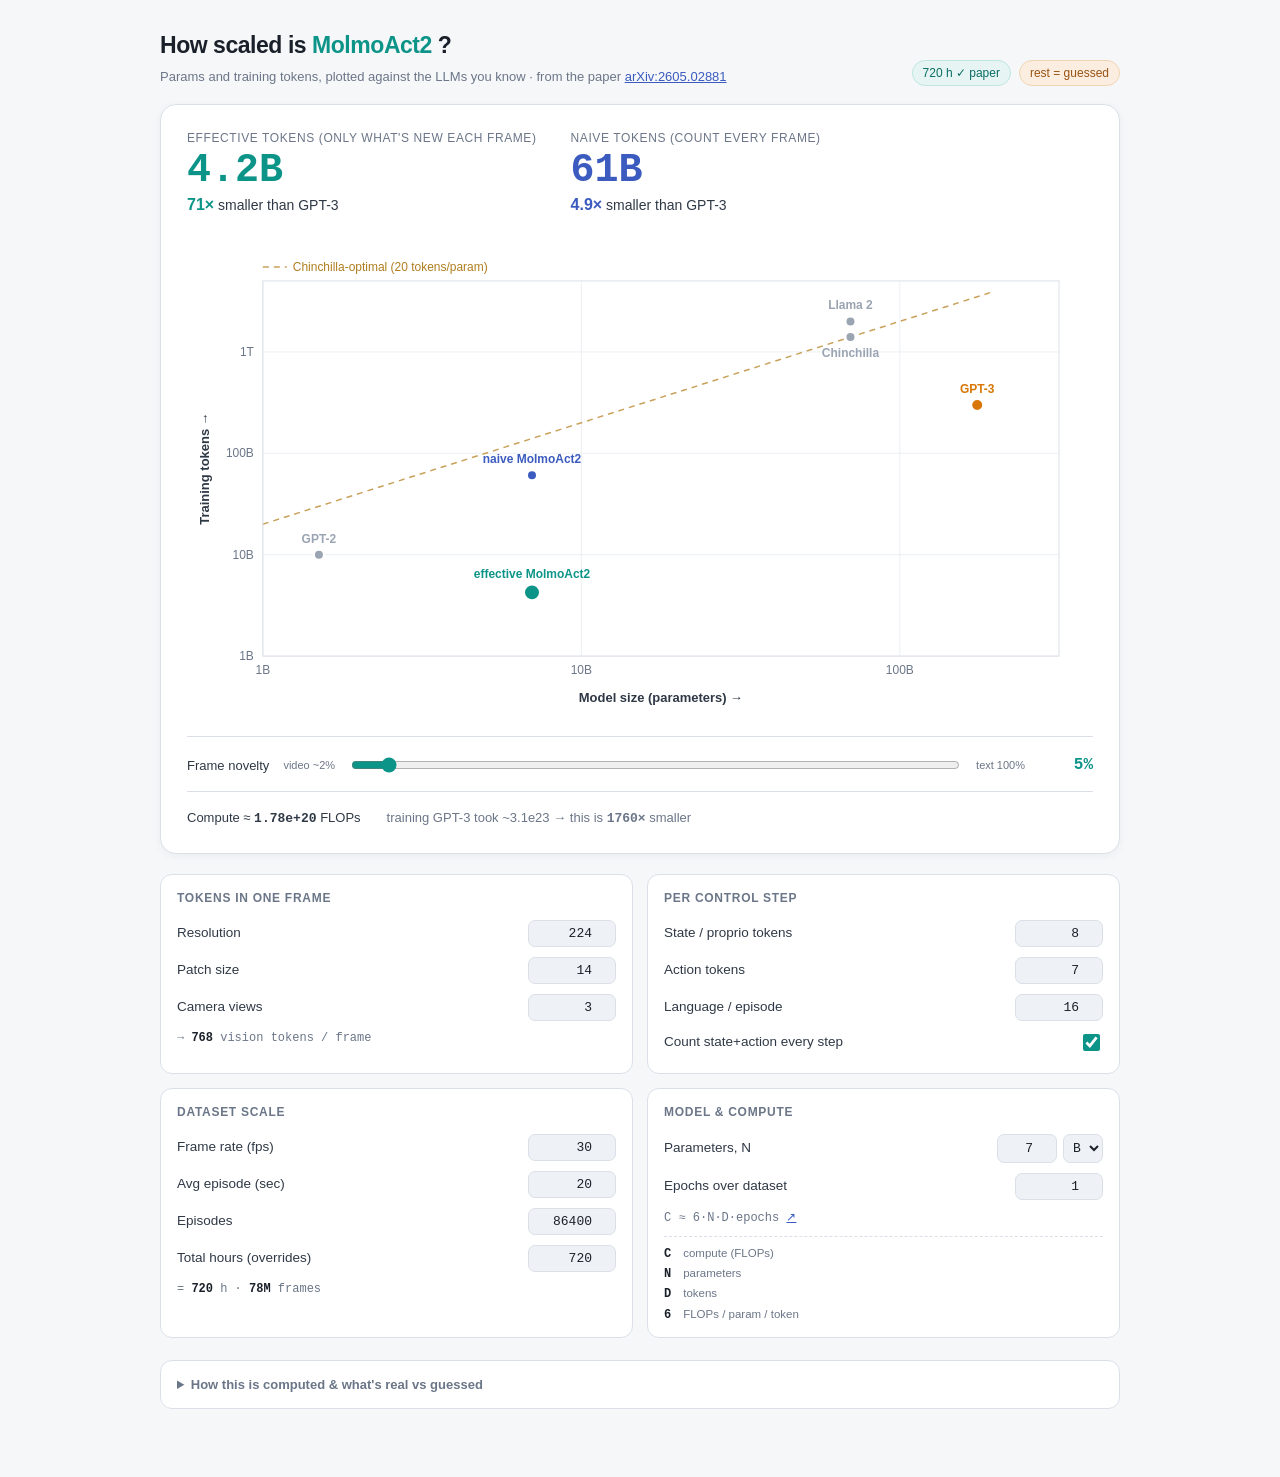
==== index.html @ 6eef22cd "Initial commit: Scale Estimator Single-file tool plotting robot-policy params vs. training tokens ag" ====
<!DOCTYPE html>
<html lang="en">
<head>
<meta charset="UTF-8" />
<meta name="viewport" content="width=device-width, initial-scale=1.0" />
<title>VLA Token Estimator — MolmoAct2</title>
<style>
  :root{
    --bg:#f6f7f9; --panel:#ffffff; --panel2:#eef1f5; --line:#dbe0e8;
    --ink:#1a2029; --dim:#6b7688; --text:#2f3946;
    --accent:#0d9488; --naive:#3b5bbf; --gpt:#d97706; --warn:#c2691a; --ok:#0d9488;
    --mono:ui-monospace,SFMono-Regular,Menlo,monospace;
  }
  *{box-sizing:border-box}
  body{margin:0;background:var(--bg);color:var(--ink);
    font:15px/1.5 -apple-system,BlinkMacSystemFont,"Segoe UI",Roboto,sans-serif;}
  .wrap{max-width:1000px;margin:0 auto;padding:28px 20px 70px;}
  h1{font-size:23px;margin:0 0 4px;letter-spacing:-.02em;}
  h1 span{color:var(--accent);}
  .top{display:flex;justify-content:space-between;align-items:flex-end;flex-wrap:wrap;gap:8px;margin-bottom:18px;}
  .chips{display:flex;gap:8px;}
  .chip{font-size:12px;padding:3px 10px;border-radius:20px;border:1px solid var(--line);}
  .chip.ok{background:#e6f5f3;color:#0a6d63;border-color:#bfe6e0;}
  .chip.guess{background:#fbeee0;color:#9a5313;border-color:#f0d5b4;}

  /* HERO */
  .hero{background:var(--panel);border:1px solid var(--line);border-radius:16px;
    padding:24px 26px;box-shadow:0 2px 8px rgba(20,30,50,.05);}
  .bignums{display:flex;gap:34px;flex-wrap:wrap;margin-bottom:6px;}
  .big .tag{font-size:12px;color:var(--dim);text-transform:uppercase;letter-spacing:.05em;}
  .big .n{font:700 40px/1 var(--mono);margin:4px 0 2px;}
  .big.eff .n{color:var(--accent);}
  .big.naive .n{color:var(--naive);}
  .big .vs{font-size:14px;color:var(--text);}
  .big .vs b{font-size:16px;}
  .big.eff .vs b{color:var(--accent);}
  .big.naive .vs b{color:var(--naive);}

  /* number line */
  .axiswrap{margin:34px 4px 10px;}
  .axis{position:relative;height:120px;}
  .axisline{position:absolute;left:0;right:0;top:60px;height:3px;background:#c7cfda;border-radius:2px;}
  .tick{position:absolute;top:57px;width:2px;height:9px;background:#aab3c2;transform:translateX(-1px);}
  .ticklab{position:absolute;top:74px;transform:translateX(-50%);text-align:center;font-size:11px;color:var(--dim);white-space:nowrap;}
  .ticklab b{display:block;color:var(--text);font:600 12px var(--mono);}
  .pin{position:absolute;top:60px;width:3px;height:3px;}
  .pin .stem{position:absolute;left:0;bottom:0;width:3px;height:48px;transform:translateX(-1px);border-radius:2px;}
  .pin .dot{position:absolute;left:0;bottom:44px;width:13px;height:13px;border-radius:50%;transform:translate(-6px,0);border:2px solid #fff;box-shadow:0 1px 3px rgba(0,0,0,.2);}
  .pin .lab{position:absolute;bottom:60px;transform:translateX(-50%);white-space:nowrap;font:600 12px var(--mono);}
  .pin.eff .stem,.pin.eff .dot{background:var(--accent);}
  .pin.eff .lab{color:var(--accent);}
  .pin.naive .stem,.pin.naive .dot{background:var(--naive);}
  .pin.naive .lab{color:var(--naive);}

  /* novelty slider in hero */
  .nov{display:flex;align-items:center;gap:14px;margin-top:20px;padding-top:18px;border-top:1px solid var(--line);}
  .nov label{font-size:13px;color:var(--text);white-space:nowrap;}
  .nov input[type=range]{flex:1;accent-color:var(--accent);}
  .nov .v{font:700 16px var(--mono);color:var(--accent);min-width:54px;text-align:right;}
  .nov .ends{font-size:11px;color:var(--dim);}

  /* compute strip */
  .compute{display:flex;gap:26px;flex-wrap:wrap;margin-top:16px;padding-top:16px;border-top:1px solid var(--line);font-size:13px;color:var(--text);}
  .compute b{font-family:var(--mono);}

  /* CONTROLS */
  .controls{display:grid;grid-template-columns:1fr 1fr;gap:14px;margin-top:20px;}
  @media(max-width:760px){.controls{grid-template-columns:1fr}.bignums{gap:20px}}
  .card{background:var(--panel);border:1px solid var(--line);border-radius:12px;padding:14px 16px;}
  .card h2{font-size:12px;text-transform:uppercase;letter-spacing:.06em;color:var(--dim);margin:0 0 8px;font-weight:600;}
  .r{display:flex;justify-content:space-between;align-items:center;gap:10px;padding:5px 0;}
  .r label{color:var(--text);font-size:13.5px;}
  input[type=number]{width:88px;background:var(--panel2);border:1px solid var(--line);
    color:var(--ink);border-radius:7px;padding:5px 8px;font:13px var(--mono);text-align:right;}
  select{background:var(--panel2);border:1px solid var(--line);color:var(--ink);border-radius:7px;padding:5px;font:13px var(--mono);}
  input[type=checkbox]{width:17px;height:17px;accent-color:var(--accent);}
  .derived{color:var(--dim);font:12px var(--mono);}
  .derived b{color:var(--ink);}
  .legend{display:flex;flex-direction:column;gap:3px;margin-top:6px;padding-top:8px;border-top:1px dashed var(--line);}
  .legend span{font-size:11.5px;color:var(--dim);}
  .legend b{display:inline-block;min-width:12px;color:var(--ink);font:600 12px var(--mono);margin-right:4px;}

  details{margin-top:22px;background:var(--panel);border:1px solid var(--line);border-radius:12px;padding:4px 16px;}
  summary{cursor:pointer;font-size:13px;color:var(--dim);padding:10px 0;font-weight:600;}
  details p{color:var(--text);font-size:13px;}
  .tip{position:absolute;pointer-events:none;background:#1a2029;color:#fff;
    font:12px var(--mono);padding:5px 9px;border-radius:6px;opacity:0;
    transform:translate(-50%,-150%);white-space:nowrap;transition:opacity .08s;z-index:5;}
  code{background:var(--panel2);border:1px solid var(--line);border-radius:4px;padding:1px 5px;font-size:12px;}
</style>
</head>
<body>
<div class="wrap">
  <div class="top">
    <div>
      <h1>How scaled is <span>MolmoAct2</span>&nbsp;?</h1>
      <div style="color:var(--dim);font-size:13px">Params and training tokens, plotted against the LLMs you know · from the paper <a href="https://arxiv.org/abs/2605.02881" target="_blank" rel="noopener" style="color:var(--naive)">arXiv:2605.02881</a></div>
    </div>
    <div class="chips">
      <span class="chip ok">720&nbsp;h ✓ paper</span>
      <span class="chip guess">rest = guessed</span>
    </div>
  </div>

  <!-- HERO -->
  <div class="hero">
    <div class="bignums">
      <div class="big eff">
        <div class="tag">Effective tokens (only what's new each frame)</div>
        <div class="n" id="effN">—</div>
        <div class="vs" id="effVs">—</div>
      </div>
      <div class="big naive">
        <div class="tag">Naive tokens (count every frame)</div>
        <div class="n" id="naiveN">—</div>
        <div class="vs" id="naiveVs">—</div>
      </div>
    </div>

    <div class="axiswrap" style="position:relative">
      <svg id="scatter" viewBox="0 0 900 460" style="width:100%;height:auto"></svg>
      <div class="tip" id="tip"></div>
    </div>

    <div class="nov">
      <label>Frame novelty</label>
      <span class="ends">video ~2%</span>
      <input type="range" id="novelty" value="5" min="0" max="100" step="1">
      <span class="ends">text 100%</span>
      <span class="v" id="noveltyVal">5%</span>
    </div>

    <div class="compute">
      <span>Compute ≈ <b id="flopsEff">—</b> FLOPs</span>
      <span id="flopsVs" style="color:var(--dim)">—</span>
    </div>
  </div>

  <!-- CONTROLS -->
  <div class="controls">
    <div class="card">
      <h2>Tokens in one frame</h2>
      <div class="r"><label title="square image, pixels">Resolution</label><input type="number" id="res" value="224" min="32" step="16"></div>
      <div class="r"><label title="ViT splits into (res/patch)² patches">Patch size</label><input type="number" id="patch" value="14" min="2"></div>
      <div class="r"><label>Camera views</label><input type="number" id="views" value="3" min="1"></div>
      <div class="r"><span class="derived">→ <b id="visPerFrame">—</b> vision tokens / frame</span></div>
    </div>
    <div class="card">
      <h2>Per control step</h2>
      <div class="r"><label title="joint angles, gripper">State / proprio tokens</label><input type="number" id="state" value="8" min="0"></div>
      <div class="r"><label title="what the policy predicts">Action tokens</label><input type="number" id="action" value="7" min="0"></div>
      <div class="r"><label title="instruction, once per episode">Language / episode</label><input type="number" id="lang" value="16" min="0"></div>
      <div class="r"><label title="off = actions get the novelty discount too">Count state+action every step</label><input type="checkbox" id="actNovel" checked></div>
    </div>
    <div class="card">
      <h2>Dataset scale</h2>
      <div class="r"><label>Frame rate (fps)</label><input type="number" id="fps" value="30" min="1"></div>
      <div class="r"><label>Avg episode (sec)</label><input type="number" id="eplen" value="20" min="1"></div>
      <div class="r"><label>Episodes</label><input type="number" id="episodes" value="86400" min="1" step="1000"></div>
      <div class="r"><label title="if >0, overrides episodes×length">Total hours (overrides)</label><input type="number" id="hours" value="720" min="0" step="10"></div>
      <div class="r"><span class="derived">= <b id="totHours">—</b> h · <b id="totFrames">—</b> frames</span></div>
    </div>
    <div class="card">
      <h2>Model & compute</h2>
      <div class="r"><label>Parameters, N</label>
        <span style="display:flex;gap:6px"><input type="number" id="params" value="7" min="0.001" step="0.5" style="width:60px">
        <select id="paramUnit"><option value="1e9" selected>B</option><option value="1e6">M</option></select></span></div>
      <div class="r"><label title="robot data is often repeated many times">Epochs over dataset</label><input type="number" id="epochs" value="1" min="0.1" step="0.5"></div>
      <div class="r"><span class="derived">C ≈ 6·N·D·epochs <a href="https://arxiv.org/abs/2203.15556" target="_blank" rel="noopener" title="Chinchilla (Hoffmann et al., 2022)" style="color:var(--naive)">↗</a></span></div>
      <div class="legend">
        <span><b>C</b> compute (FLOPs)</span>
        <span><b>N</b> parameters</span>
        <span><b>D</b> tokens</span>
        <span><b>6</b> FLOPs / param / token</span>
      </div>
    </div>
  </div>

  <details>
    <summary>How this is computed &amp; what's real vs guessed</summary>
    <p>In text every word counts. In 30&nbsp;fps video, frame two is almost a copy of frame one — so counting image patches like words gives a huge, meaningless number. The novelty slider is your guess at how much of each frame is actually new: text ~100%, a slow-moving arm ~2%.</p>
    <p>Math: a frame is <code>(res/patch)² × views</code> vision tokens. Effective count keeps the first frame whole and only the new fraction after. State and actions count every step; the instruction counts once. Compute (in FLOPs) is roughly <code>6 × parameters × tokens × epochs</code> — the <a href="https://arxiv.org/abs/2203.15556" target="_blank" rel="noopener" style="color:var(--naive)">Chinchilla</a> rule of thumb, where the 6 is the FLOPs spent per parameter per token. Compared to the ~3.1e23 FLOPs it took to train GPT-3.</p>
    <p>Only the 720 hours is real (the 3.3M samples are the VLM backbone's pretraining, not robot data). Everything else is a placeholder — swap in the paper's numbers.</p>
  </details>
</div>

<script>
const $=id=>document.getElementById(id);
// LLM landmarks on the token axis
const LM=[
  {name:"GPT-2",     t:10e9},
  {name:"GPT-3",     t:300e9},
  {name:"Chinchilla",t:1.4e12},
  {name:"Llama 2",   t:2e12},
];
const DMIN=9, DMAX=13.4; // log10 tokens: 1B .. ~2.5T
const posOf=t=>Math.max(0,Math.min(100,(Math.log10(Math.max(t,1e8))-DMIN)/(DMAX-DMIN)*100));

function fmt(n){
  if(n>=1e12) return (n/1e12).toFixed(n>=1e13?0:2)+"T";
  if(n>=1e9)  return (n/1e9 ).toFixed(n>=1e10?0:1)+"B";
  if(n>=1e6)  return (n/1e6 ).toFixed(n>=1e7?0:1)+"M";
  if(n>=1e3)  return (n/1e3 ).toFixed(1)+"K";
  return Math.round(n).toString();
}
function ratio(x,ref){
  if(x>=ref) return `<b>${(x/ref).toFixed(x/ref>=10?0:1)}×</b> GPT-3`;
  return `<b>${(ref/x).toFixed(ref/x>=10?0:1)}×</b> smaller than GPT-3`;
}

function calc(){
  const res=+$("res").value,patch=+$("patch").value,views=+$("views").value;
  const state=+$("state").value,action=+$("action").value,lang=+$("lang").value;
  const fps=+$("fps").value,nov=+$("novelty").value/100,actNovel=$("actNovel").checked;
  const eplen=+$("eplen").value,eps=+$("episodes").value,hoursOverride=+$("hours").value;

  const patches=Math.pow(Math.floor(res/patch),2);
  const visPerFrame=patches*views;
  $("visPerFrame").textContent=fmt(visPerFrame);
  $("noveltyVal").textContent=(nov*100).toFixed(0)+"%";

  const totalSeconds=hoursOverride>0?hoursOverride*3600:eplen*eps;
  const totFrames=Math.round(totalSeconds*fps);
  const numEp=hoursOverride>0?Math.max(1,Math.round(totalSeconds/eplen)):eps;
  $("totHours").textContent=(totalSeconds/3600).toLocaleString(undefined,{maximumFractionDigits:0});
  $("totFrames").textContent=fmt(totFrames);

  const naiveVis=visPerFrame*totFrames;
  const effVis=visPerFrame*(numEp+(totFrames-numEp)*nov);
  const sa=state+action;
  const naiveSA=sa*totFrames;
  const effSA=actNovel?naiveSA:sa*(numEp+(totFrames-numEp)*nov);
  const langTot=lang*numEp;

  const naive=naiveVis+naiveSA+langTot, eff=effVis+effSA+langTot;
  $("naiveN").textContent=fmt(naive);
  $("effN").textContent=fmt(eff);
  $("naiveVs").innerHTML=ratio(naive,300e9);
  $("effVs").innerHTML=ratio(eff,300e9);

  const N=+$("params").value*(+$("paramUnit").value),epochs=+$("epochs").value;
  const flopsEff=6*N*eff*epochs;
  $("flopsEff").textContent=flopsEff.toExponential(2);
  $("flopsVs").innerHTML="training GPT-3 took ~3.1e23 → this is "+ratio(flopsEff,3.14e23).replace("GPT-3","").replace("smaller than ","smaller");

  drawScatter(naive,eff,N);
}

const PLOT={W:900,H:460,pL:72,pR:30,pT:30,pB:54,XMIN:9,XMAX:11.5,YMIN:9,YMAX:12.7};
const xm=n=>PLOT.pL+(Math.log10(n)-PLOT.XMIN)/(PLOT.XMAX-PLOT.XMIN)*(PLOT.W-PLOT.pL-PLOT.pR);
const ym=d=>PLOT.H-PLOT.pB-(Math.log10(d)-PLOT.YMIN)/(PLOT.YMAX-PLOT.YMIN)*(PLOT.H-PLOT.pT-PLOT.pB);
const xInv=px=>Math.pow(10,PLOT.XMIN+(px-PLOT.pL)/(PLOT.W-PLOT.pL-PLOT.pR)*(PLOT.XMAX-PLOT.XMIN));
const yInv=py=>Math.pow(10,PLOT.YMIN+(PLOT.H-PLOT.pB-py)/(PLOT.H-PLOT.pT-PLOT.pB)*(PLOT.YMAX-PLOT.YMIN));

function drawScatter(naive,eff,N){
  const {W,H,pL,pR,pT,pB}=PLOT;
  let s="";
  const xticks=[[1e9,"1B"],[1e10,"10B"],[1e11,"100B"]];
  const yticks=[[1e9,"1B"],[1e10,"10B"],[1e11,"100B"],[1e12,"1T"]];
  xticks.forEach(([v,l])=>{const x=xm(v);
    s+=`<line x1=${x} y1=${pT} x2=${x} y2=${H-pB} stroke="#eceff3"/><text x=${x} y=${H-pB+18} fill="#6b7688" font-size="12" text-anchor="middle">${l}</text>`;});
  yticks.forEach(([v,l])=>{const y=ym(v);
    s+=`<line x1=${pL} y1=${y} x2=${W-pR} y2=${y} stroke="#eceff3"/><text x=${pL-9} y=${y+4} fill="#6b7688" font-size="12" text-anchor="end">${l}</text>`;});
  s+=`<text x=${(pL+W-pR)/2} y=${H-8} fill="#2f3946" font-size="13" text-anchor="middle" font-weight="600">Model size (parameters) →</text>`;
  const my=(pT+H-pB)/2;
  s+=`<text x="18" y=${my} fill="#2f3946" font-size="13" text-anchor="middle" font-weight="600" transform="rotate(-90 18 ${my})">Training tokens →</text>`;
  // Chinchilla-optimal line: D = 20N
  s+=`<line x1=${xm(1e9)} y1=${ym(20e9)} x2=${xm(1.99e11)} y2=${ym(3.98e12)} stroke="#c9a15a" stroke-width="1.5" stroke-dasharray="6,5"/>`;
  // legend for the dashed line, in the top margin (off the plot)
  s+=`<line x1=${pL} y1="16" x2=${pL+24} y2="16" stroke="#c9a15a" stroke-width="1.5" stroke-dasharray="6,5"/>`;
  s+=`<text x=${pL+30} y="20" fill="#b07d1e" font-size="12" text-anchor="start">Chinchilla-optimal (20 tokens/param)</text>`;
  const pt=(n,d,c,r,label,dy,anch)=>{const x=xm(n),y=ym(d);
    return `<circle cx=${x} cy=${y} r=${r} fill="${c}" stroke="#fff" stroke-width="2"/><text x=${x} y=${y+dy} fill="${c}" font-size="12" font-weight="600" text-anchor="${anch||"middle"}">${label}</text>`;};
  // reference LLMs
  s+=pt(1.5e9,10e9,"#9aa4b2",5,"GPT-2",-12);
  s+=pt(175e9,300e9,"#d97706",6,"GPT-3",-12);
  s+=pt(70e9,1.4e12,"#9aa4b2",5,"Chinchilla",20);
  s+=pt(70e9,2e12,"#9aa4b2",5,"Llama 2",-12);
  // MolmoAct2
  s+=pt(N,naive,"#3b5bbf",5,"naive MolmoAct2",-12);
  s+=pt(N,eff,"#0d9488",8,"effective MolmoAct2",-14);
  s+=`<rect x=${pL} y=${pT} width=${W-pL-pR} height=${H-pT-pB} fill="none" stroke="#dbe0e8"/>`;
  s+=`<line id="hx" stroke="#b8bfca" stroke-width="1" stroke-dasharray="3,3" opacity="0"/>`;
  s+=`<line id="hy" stroke="#b8bfca" stroke-width="1" stroke-dasharray="3,3" opacity="0"/>`;
  $("scatter").innerHTML=s;
}

// crosshair anywhere in the plot → read off params & tokens
(function(){
  const {W,H,pL,pR,pT,pB}=PLOT;
  const svg=$("scatter"),tip=$("tip");
  function hide(){tip.style.opacity="0";["hx","hy"].forEach(i=>{const e=$(i);if(e)e.setAttribute("opacity","0");});}
  svg.addEventListener("mousemove",e=>{
    const rect=svg.getBoundingClientRect();
    const sx=(e.clientX-rect.left)/rect.width*W;
    const sy=(e.clientY-rect.top)/rect.height*H;
    if(sx<pL||sx>W-pR||sy<pT||sy>H-pB){hide();return;}
    const N=xInv(sx), D=yInv(sy), opt=20*N;
    const hx=$("hx"),hy=$("hy");
    if(hx){hx.setAttribute("x1",pL);hx.setAttribute("x2",W-pR);hx.setAttribute("y1",sy);hx.setAttribute("y2",sy);hx.setAttribute("opacity","1");}
    if(hy){hy.setAttribute("y1",pT);hy.setAttribute("y2",H-pB);hy.setAttribute("x1",sx);hy.setAttribute("x2",sx);hy.setAttribute("opacity","1");}
    const r = D/opt;
    const starved = Math.abs(r-1)<0.05 ? "Chinchilla-balanced for this size"
      : r<1 ? `${(1/r).toFixed(1/r>=10?0:1)}× too few tokens for this size`
      : `${r.toFixed(r>=10?0:1)}× more tokens than needed`;
    tip.style.opacity="1";
    tip.style.left=(sx/W*rect.width)+"px";
    tip.style.top=(sy/H*rect.height)+"px";
    tip.innerHTML=`${fmt(N)} params &middot; ${fmt(D)} tokens<br><span style="color:#e0a34d">${starved}</span>`;
  });
  svg.addEventListener("mouseleave",hide);
})();

document.querySelectorAll("input,select").forEach(el=>el.addEventListener("input",calc));
calc();
</script>
</body>
</html>
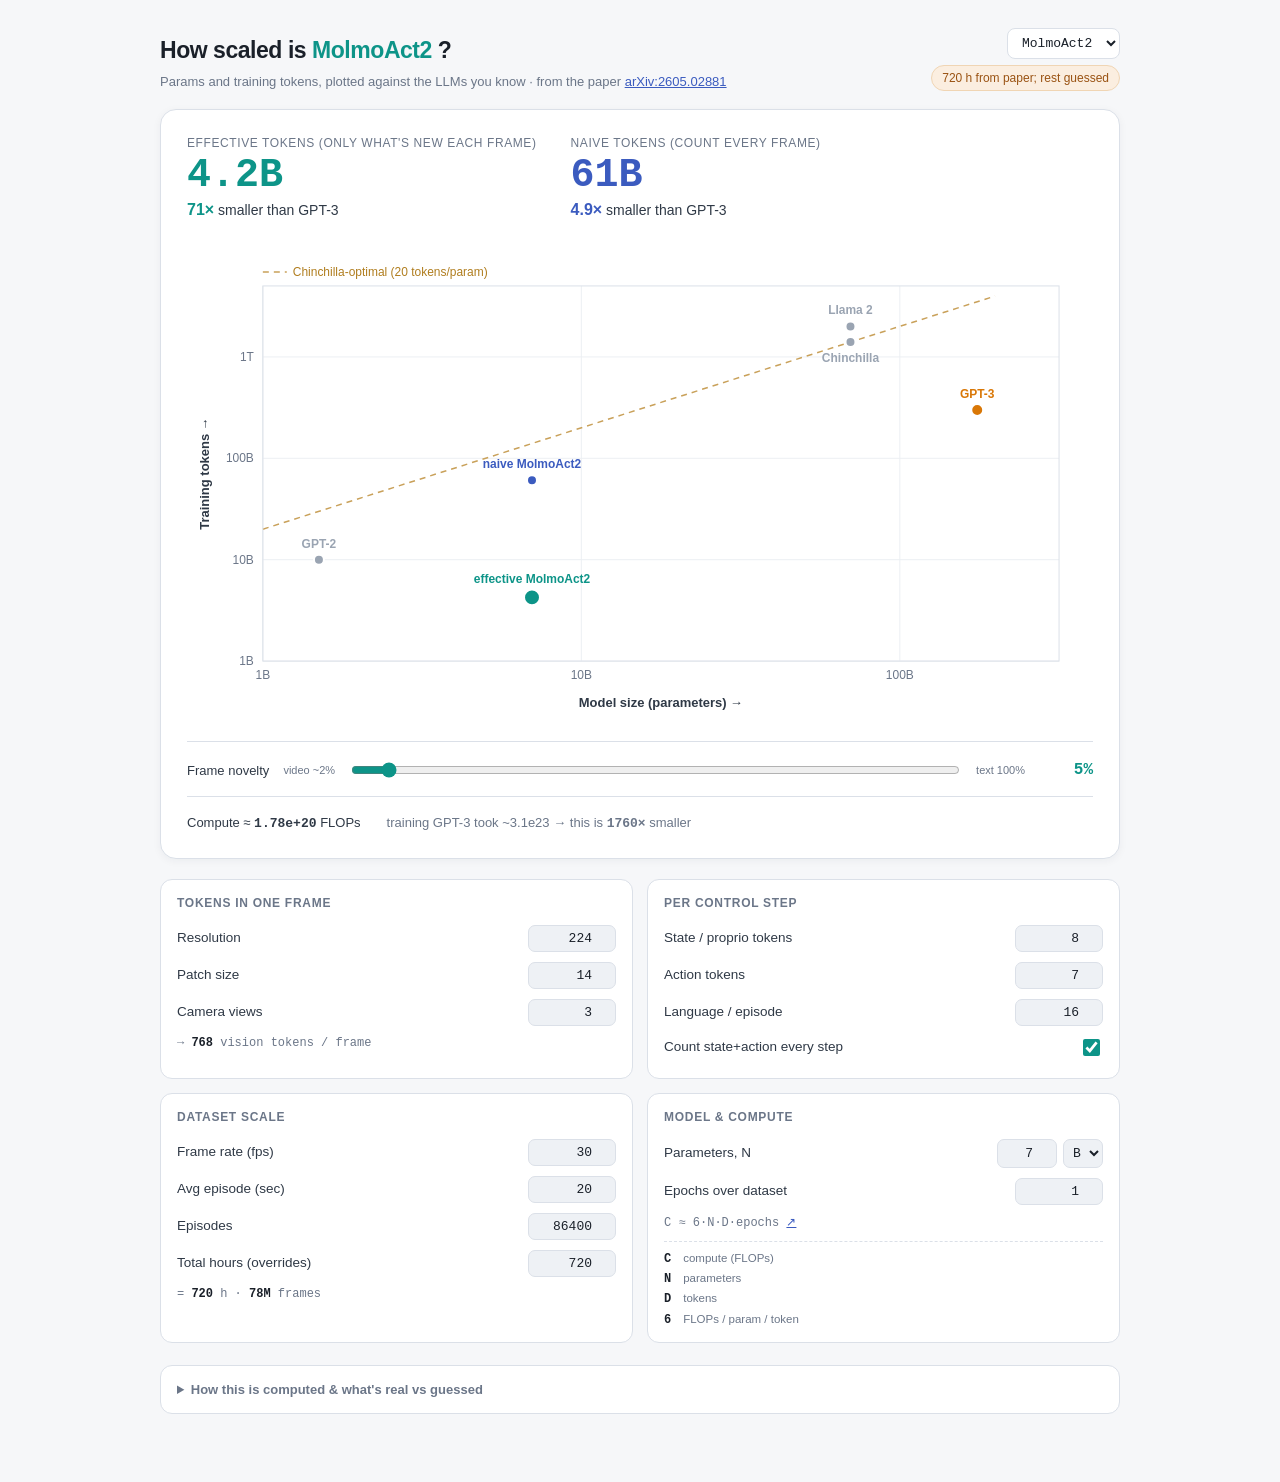
==== commit 5b447d69: "Move model values into data.js with a model dropdown" ====
--- a/index.html
+++ b/index.html
@@ -93,12 +93,12 @@
 <div class="wrap">
   <div class="top">
     <div>
-      <h1>How scaled is <span>MolmoAct2</span>&nbsp;?</h1>
-      <div style="color:var(--dim);font-size:13px">Params and training tokens, plotted against the LLMs you know · from the paper <a href="https://arxiv.org/abs/2605.02881" target="_blank" rel="noopener" style="color:var(--naive)">arXiv:2605.02881</a></div>
-    </div>
-    <div class="chips">
-      <span class="chip ok">720&nbsp;h ✓ paper</span>
-      <span class="chip guess">rest = guessed</span>
+      <h1>How scaled is <span id="modelName">…</span>&nbsp;?</h1>
+      <div style="color:var(--dim);font-size:13px">Params and training tokens, plotted against the LLMs you know · from the paper <a id="paperLink" href="#" target="_blank" rel="noopener" style="color:var(--naive)">…</a></div>
+    </div>
+    <div style="display:flex;flex-direction:column;align-items:flex-end;gap:6px">
+      <select id="modelSel" style="background:var(--panel);border:1px solid var(--line);color:var(--ink);border-radius:8px;padding:6px 10px;font:13px inherit;cursor:pointer"></select>
+      <span class="chip guess" id="chipNote"></span>
     </div>
   </div>
 
@@ -184,17 +184,10 @@
   </details>
 </div>
 
+<script src="data.js"></script>
 <script>
 const $=id=>document.getElementById(id);
-// LLM landmarks on the token axis
-const LM=[
-  {name:"GPT-2",     t:10e9},
-  {name:"GPT-3",     t:300e9},
-  {name:"Chinchilla",t:1.4e12},
-  {name:"Llama 2",   t:2e12},
-];
-const DMIN=9, DMAX=13.4; // log10 tokens: 1B .. ~2.5T
-const posOf=t=>Math.max(0,Math.min(100,(Math.log10(Math.max(t,1e8))-DMIN)/(DMAX-DMIN)*100));
+let currentModel="";
 
 function fmt(n){
   if(n>=1e12) return (n/1e12).toFixed(n>=1e13?0:2)+"T";
@@ -277,8 +270,8 @@
   s+=pt(70e9,1.4e12,"#9aa4b2",5,"Chinchilla",20);
   s+=pt(70e9,2e12,"#9aa4b2",5,"Llama 2",-12);
   // MolmoAct2
-  s+=pt(N,naive,"#3b5bbf",5,"naive MolmoAct2",-12);
-  s+=pt(N,eff,"#0d9488",8,"effective MolmoAct2",-14);
+  s+=pt(N,naive,"#3b5bbf",5,"naive "+currentModel,-12);
+  s+=pt(N,eff,"#0d9488",8,"effective "+currentModel,-14);
   s+=`<rect x=${pL} y=${pT} width=${W-pL-pR} height=${H-pT-pB} fill="none" stroke="#dbe0e8"/>`;
   s+=`<line id="hx" stroke="#b8bfca" stroke-width="1" stroke-dasharray="3,3" opacity="0"/>`;
   s+=`<line id="hy" stroke="#b8bfca" stroke-width="1" stroke-dasharray="3,3" opacity="0"/>`;
@@ -311,8 +304,34 @@
   svg.addEventListener("mouseleave",hide);
 })();
 
-document.querySelectorAll("input,select").forEach(el=>el.addEventListener("input",calc));
-calc();
+function loadModel(name){
+  const m=MODELS[name]; if(!m) return;
+  $("params").value=m.params; $("paramUnit").value=m.paramUnit;
+  $("res").value=m.res; $("patch").value=m.patch; $("views").value=m.views;
+  $("state").value=m.state; $("action").value=m.action; $("lang").value=m.lang;
+  $("fps").value=m.fps; $("novelty").value=m.novelty; $("eplen").value=m.eplen;
+  $("episodes").value=m.episodes; $("hours").value=m.hours; $("epochs").value=m.epochs;
+  $("actNovel").checked=m.countEveryStep!==false;
+  currentModel=name;
+  $("modelName").textContent=name;
+  $("paperLink").textContent=m.paper.replace("https://arxiv.org/abs/","arXiv:");
+  $("paperLink").href=m.paper;
+  $("chipNote").textContent=m.note||"";
+  $("chipNote").style.display=m.note?"":"none";
+  calc();
+}
+
+// recompute on any control change; the model dropdown loads a whole config
+document.querySelectorAll("input,#paramUnit").forEach(el=>el.addEventListener("input",calc));
+$("modelSel").addEventListener("change",e=>loadModel(e.target.value));
+
+if(typeof MODELS!=="undefined"){
+  const keys=Object.keys(MODELS);
+  keys.forEach(k=>{const o=document.createElement("option");o.value=k;o.textContent=k;$("modelSel").appendChild(o);});
+  loadModel(keys[0]);
+}else{
+  calc(); // fall back to the HTML default values if data.js is missing
+}
 </script>
 </body>
 </html>
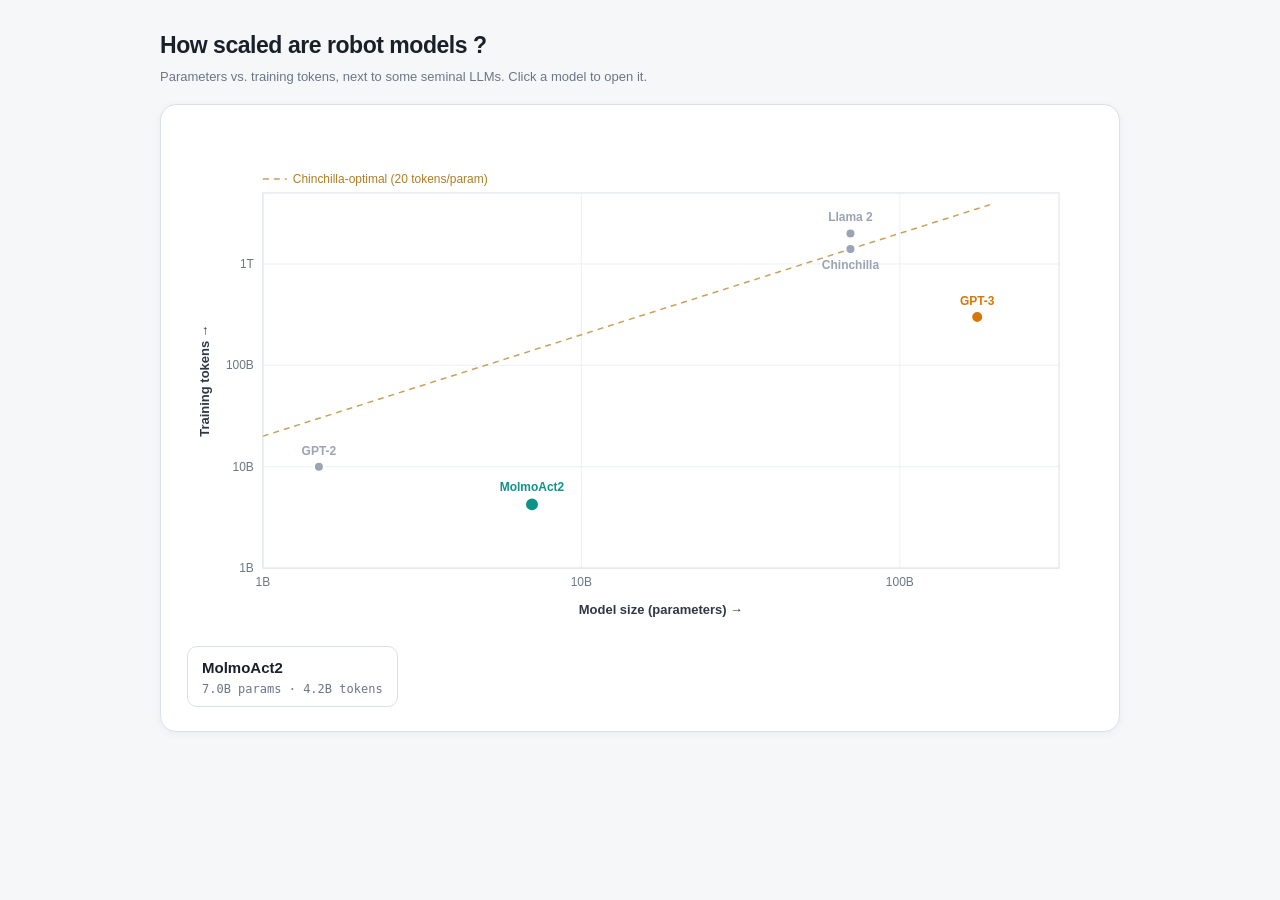
==== commit 2472345b: "Split into overview + detail pages with shared code and session edits" ====
--- a/index.html
+++ b/index.html
@@ -3,335 +3,50 @@
 <head>
 <meta charset="UTF-8" />
 <meta name="viewport" content="width=device-width, initial-scale=1.0" />
-<title>VLA Token Estimator — MolmoAct2</title>
-<style>
-  :root{
-    --bg:#f6f7f9; --panel:#ffffff; --panel2:#eef1f5; --line:#dbe0e8;
-    --ink:#1a2029; --dim:#6b7688; --text:#2f3946;
-    --accent:#0d9488; --naive:#3b5bbf; --gpt:#d97706; --warn:#c2691a; --ok:#0d9488;
-    --mono:ui-monospace,SFMono-Regular,Menlo,monospace;
-  }
-  *{box-sizing:border-box}
-  body{margin:0;background:var(--bg);color:var(--ink);
-    font:15px/1.5 -apple-system,BlinkMacSystemFont,"Segoe UI",Roboto,sans-serif;}
-  .wrap{max-width:1000px;margin:0 auto;padding:28px 20px 70px;}
-  h1{font-size:23px;margin:0 0 4px;letter-spacing:-.02em;}
-  h1 span{color:var(--accent);}
-  .top{display:flex;justify-content:space-between;align-items:flex-end;flex-wrap:wrap;gap:8px;margin-bottom:18px;}
-  .chips{display:flex;gap:8px;}
-  .chip{font-size:12px;padding:3px 10px;border-radius:20px;border:1px solid var(--line);}
-  .chip.ok{background:#e6f5f3;color:#0a6d63;border-color:#bfe6e0;}
-  .chip.guess{background:#fbeee0;color:#9a5313;border-color:#f0d5b4;}
-
-  /* HERO */
-  .hero{background:var(--panel);border:1px solid var(--line);border-radius:16px;
-    padding:24px 26px;box-shadow:0 2px 8px rgba(20,30,50,.05);}
-  .bignums{display:flex;gap:34px;flex-wrap:wrap;margin-bottom:6px;}
-  .big .tag{font-size:12px;color:var(--dim);text-transform:uppercase;letter-spacing:.05em;}
-  .big .n{font:700 40px/1 var(--mono);margin:4px 0 2px;}
-  .big.eff .n{color:var(--accent);}
-  .big.naive .n{color:var(--naive);}
-  .big .vs{font-size:14px;color:var(--text);}
-  .big .vs b{font-size:16px;}
-  .big.eff .vs b{color:var(--accent);}
-  .big.naive .vs b{color:var(--naive);}
-
-  /* number line */
-  .axiswrap{margin:34px 4px 10px;}
-  .axis{position:relative;height:120px;}
-  .axisline{position:absolute;left:0;right:0;top:60px;height:3px;background:#c7cfda;border-radius:2px;}
-  .tick{position:absolute;top:57px;width:2px;height:9px;background:#aab3c2;transform:translateX(-1px);}
-  .ticklab{position:absolute;top:74px;transform:translateX(-50%);text-align:center;font-size:11px;color:var(--dim);white-space:nowrap;}
-  .ticklab b{display:block;color:var(--text);font:600 12px var(--mono);}
-  .pin{position:absolute;top:60px;width:3px;height:3px;}
-  .pin .stem{position:absolute;left:0;bottom:0;width:3px;height:48px;transform:translateX(-1px);border-radius:2px;}
-  .pin .dot{position:absolute;left:0;bottom:44px;width:13px;height:13px;border-radius:50%;transform:translate(-6px,0);border:2px solid #fff;box-shadow:0 1px 3px rgba(0,0,0,.2);}
-  .pin .lab{position:absolute;bottom:60px;transform:translateX(-50%);white-space:nowrap;font:600 12px var(--mono);}
-  .pin.eff .stem,.pin.eff .dot{background:var(--accent);}
-  .pin.eff .lab{color:var(--accent);}
-  .pin.naive .stem,.pin.naive .dot{background:var(--naive);}
-  .pin.naive .lab{color:var(--naive);}
-
-  /* novelty slider in hero */
-  .nov{display:flex;align-items:center;gap:14px;margin-top:20px;padding-top:18px;border-top:1px solid var(--line);}
-  .nov label{font-size:13px;color:var(--text);white-space:nowrap;}
-  .nov input[type=range]{flex:1;accent-color:var(--accent);}
-  .nov .v{font:700 16px var(--mono);color:var(--accent);min-width:54px;text-align:right;}
-  .nov .ends{font-size:11px;color:var(--dim);}
-
-  /* compute strip */
-  .compute{display:flex;gap:26px;flex-wrap:wrap;margin-top:16px;padding-top:16px;border-top:1px solid var(--line);font-size:13px;color:var(--text);}
-  .compute b{font-family:var(--mono);}
-
-  /* CONTROLS */
-  .controls{display:grid;grid-template-columns:1fr 1fr;gap:14px;margin-top:20px;}
-  @media(max-width:760px){.controls{grid-template-columns:1fr}.bignums{gap:20px}}
-  .card{background:var(--panel);border:1px solid var(--line);border-radius:12px;padding:14px 16px;}
-  .card h2{font-size:12px;text-transform:uppercase;letter-spacing:.06em;color:var(--dim);margin:0 0 8px;font-weight:600;}
-  .r{display:flex;justify-content:space-between;align-items:center;gap:10px;padding:5px 0;}
-  .r label{color:var(--text);font-size:13.5px;}
-  input[type=number]{width:88px;background:var(--panel2);border:1px solid var(--line);
-    color:var(--ink);border-radius:7px;padding:5px 8px;font:13px var(--mono);text-align:right;}
-  select{background:var(--panel2);border:1px solid var(--line);color:var(--ink);border-radius:7px;padding:5px;font:13px var(--mono);}
-  input[type=checkbox]{width:17px;height:17px;accent-color:var(--accent);}
-  .derived{color:var(--dim);font:12px var(--mono);}
-  .derived b{color:var(--ink);}
-  .legend{display:flex;flex-direction:column;gap:3px;margin-top:6px;padding-top:8px;border-top:1px dashed var(--line);}
-  .legend span{font-size:11.5px;color:var(--dim);}
-  .legend b{display:inline-block;min-width:12px;color:var(--ink);font:600 12px var(--mono);margin-right:4px;}
-
-  details{margin-top:22px;background:var(--panel);border:1px solid var(--line);border-radius:12px;padding:4px 16px;}
-  summary{cursor:pointer;font-size:13px;color:var(--dim);padding:10px 0;font-weight:600;}
-  details p{color:var(--text);font-size:13px;}
-  .tip{position:absolute;pointer-events:none;background:#1a2029;color:#fff;
-    font:12px var(--mono);padding:5px 9px;border-radius:6px;opacity:0;
-    transform:translate(-50%,-150%);white-space:nowrap;transition:opacity .08s;z-index:5;}
-  code{background:var(--panel2);border:1px solid var(--line);border-radius:4px;padding:1px 5px;font-size:12px;}
-</style>
+<title>Scale Estimator</title>
+<link rel="stylesheet" href="style.css">
 </head>
 <body>
 <div class="wrap">
   <div class="top">
     <div>
-      <h1>How scaled is <span id="modelName">…</span>&nbsp;?</h1>
-      <div style="color:var(--dim);font-size:13px">Params and training tokens, plotted against the LLMs you know · from the paper <a id="paperLink" href="#" target="_blank" rel="noopener" style="color:var(--naive)">…</a></div>
-    </div>
-    <div style="display:flex;flex-direction:column;align-items:flex-end;gap:6px">
-      <select id="modelSel" style="background:var(--panel);border:1px solid var(--line);color:var(--ink);border-radius:8px;padding:6px 10px;font:13px inherit;cursor:pointer"></select>
-      <span class="chip guess" id="chipNote"></span>
+      <h1>How scaled are robot models&nbsp;?</h1>
+      <div style="color:var(--dim);font-size:13px">Parameters vs. training tokens, next to some seminal LLMs. Click a model to open it.</div>
     </div>
   </div>
 
-  <!-- HERO -->
   <div class="hero">
-    <div class="bignums">
-      <div class="big eff">
-        <div class="tag">Effective tokens (only what's new each frame)</div>
-        <div class="n" id="effN">—</div>
-        <div class="vs" id="effVs">—</div>
-      </div>
-      <div class="big naive">
-        <div class="tag">Naive tokens (count every frame)</div>
-        <div class="n" id="naiveN">—</div>
-        <div class="vs" id="naiveVs">—</div>
-      </div>
-    </div>
-
-    <div class="axiswrap" style="position:relative">
+    <div class="axiswrap">
       <svg id="scatter" viewBox="0 0 900 460" style="width:100%;height:auto"></svg>
       <div class="tip" id="tip"></div>
     </div>
-
-    <div class="nov">
-      <label>Frame novelty</label>
-      <span class="ends">video ~2%</span>
-      <input type="range" id="novelty" value="5" min="0" max="100" step="1">
-      <span class="ends">text 100%</span>
-      <span class="v" id="noveltyVal">5%</span>
-    </div>
-
-    <div class="compute">
-      <span>Compute ≈ <b id="flopsEff">—</b> FLOPs</span>
-      <span id="flopsVs" style="color:var(--dim)">—</span>
-    </div>
+    <div class="models" id="models"></div>
   </div>
-
-  <!-- CONTROLS -->
-  <div class="controls">
-    <div class="card">
-      <h2>Tokens in one frame</h2>
-      <div class="r"><label title="square image, pixels">Resolution</label><input type="number" id="res" value="224" min="32" step="16"></div>
-      <div class="r"><label title="ViT splits into (res/patch)² patches">Patch size</label><input type="number" id="patch" value="14" min="2"></div>
-      <div class="r"><label>Camera views</label><input type="number" id="views" value="3" min="1"></div>
-      <div class="r"><span class="derived">→ <b id="visPerFrame">—</b> vision tokens / frame</span></div>
-    </div>
-    <div class="card">
-      <h2>Per control step</h2>
-      <div class="r"><label title="joint angles, gripper">State / proprio tokens</label><input type="number" id="state" value="8" min="0"></div>
-      <div class="r"><label title="what the policy predicts">Action tokens</label><input type="number" id="action" value="7" min="0"></div>
-      <div class="r"><label title="instruction, once per episode">Language / episode</label><input type="number" id="lang" value="16" min="0"></div>
-      <div class="r"><label title="off = actions get the novelty discount too">Count state+action every step</label><input type="checkbox" id="actNovel" checked></div>
-    </div>
-    <div class="card">
-      <h2>Dataset scale</h2>
-      <div class="r"><label>Frame rate (fps)</label><input type="number" id="fps" value="30" min="1"></div>
-      <div class="r"><label>Avg episode (sec)</label><input type="number" id="eplen" value="20" min="1"></div>
-      <div class="r"><label>Episodes</label><input type="number" id="episodes" value="86400" min="1" step="1000"></div>
-      <div class="r"><label title="if >0, overrides episodes×length">Total hours (overrides)</label><input type="number" id="hours" value="720" min="0" step="10"></div>
-      <div class="r"><span class="derived">= <b id="totHours">—</b> h · <b id="totFrames">—</b> frames</span></div>
-    </div>
-    <div class="card">
-      <h2>Model & compute</h2>
-      <div class="r"><label>Parameters, N</label>
-        <span style="display:flex;gap:6px"><input type="number" id="params" value="7" min="0.001" step="0.5" style="width:60px">
-        <select id="paramUnit"><option value="1e9" selected>B</option><option value="1e6">M</option></select></span></div>
-      <div class="r"><label title="robot data is often repeated many times">Epochs over dataset</label><input type="number" id="epochs" value="1" min="0.1" step="0.5"></div>
-      <div class="r"><span class="derived">C ≈ 6·N·D·epochs <a href="https://arxiv.org/abs/2203.15556" target="_blank" rel="noopener" title="Chinchilla (Hoffmann et al., 2022)" style="color:var(--naive)">↗</a></span></div>
-      <div class="legend">
-        <span><b>C</b> compute (FLOPs)</span>
-        <span><b>N</b> parameters</span>
-        <span><b>D</b> tokens</span>
-        <span><b>6</b> FLOPs / param / token</span>
-      </div>
-    </div>
-  </div>
-
-  <details>
-    <summary>How this is computed &amp; what's real vs guessed</summary>
-    <p>In text every word counts. In 30&nbsp;fps video, frame two is almost a copy of frame one — so counting image patches like words gives a huge, meaningless number. The novelty slider is your guess at how much of each frame is actually new: text ~100%, a slow-moving arm ~2%.</p>
-    <p>Math: a frame is <code>(res/patch)² × views</code> vision tokens. Effective count keeps the first frame whole and only the new fraction after. State and actions count every step; the instruction counts once. Compute (in FLOPs) is roughly <code>6 × parameters × tokens × epochs</code> — the <a href="https://arxiv.org/abs/2203.15556" target="_blank" rel="noopener" style="color:var(--naive)">Chinchilla</a> rule of thumb, where the 6 is the FLOPs spent per parameter per token. Compared to the ~3.1e23 FLOPs it took to train GPT-3.</p>
-    <p>Only the 720 hours is real (the 3.3M samples are the VLM backbone's pretraining, not robot data). Everything else is a placeholder — swap in the paper's numbers.</p>
-  </details>
 </div>
 
 <script src="data.js"></script>
+<script src="scale.js"></script>
 <script>
 const $=id=>document.getElementById(id);
-let currentModel="";
 
-function fmt(n){
-  if(n>=1e12) return (n/1e12).toFixed(n>=1e13?0:2)+"T";
-  if(n>=1e9)  return (n/1e9 ).toFixed(n>=1e10?0:1)+"B";
-  if(n>=1e6)  return (n/1e6 ).toFixed(n>=1e7?0:1)+"M";
-  if(n>=1e3)  return (n/1e3 ).toFixed(1)+"K";
-  return Math.round(n).toString();
-}
-function ratio(x,ref){
-  if(x>=ref) return `<b>${(x/ref).toFixed(x/ref>=10?0:1)}×</b> GPT-3`;
-  return `<b>${(ref/x).toFixed(ref/x>=10?0:1)}×</b> smaller than GPT-3`;
+function draw(){
+  let robot="";
+  const cards=[];
+  Object.keys(MODELS).forEach(name=>{
+    const t=tokensFrom(getModelVals(name));
+    const x=xm(t.N), y=ym(t.eff), href="model.html?m="+encodeURIComponent(name);
+    robot+=`<a href="${href}">`
+      +`<circle cx=${x} cy=${y} r="7" fill="#0d9488" stroke="#fff" stroke-width="2" style="cursor:pointer"/>`
+      +`<text x=${x} y=${y-13} fill="#0d9488" font-size="12" font-weight="600" text-anchor="middle" style="cursor:pointer">${name}</text>`
+      +`</a>`;
+    cards.push(`<a class="modelcard" href="${href}"><div class="mname">${name}</div>`
+      +`<div class="mmeta">${fmt(t.N)} params · ${fmt(t.eff)} tokens</div></a>`);
+  });
+  $("scatter").innerHTML=plotScaffold()+robot+plotBorder()+hoverLines();
+  $("models").innerHTML=cards.join("");
 }
 
-function calc(){
-  const res=+$("res").value,patch=+$("patch").value,views=+$("views").value;
-  const state=+$("state").value,action=+$("action").value,lang=+$("lang").value;
-  const fps=+$("fps").value,nov=+$("novelty").value/100,actNovel=$("actNovel").checked;
-  const eplen=+$("eplen").value,eps=+$("episodes").value,hoursOverride=+$("hours").value;
-
-  const patches=Math.pow(Math.floor(res/patch),2);
-  const visPerFrame=patches*views;
-  $("visPerFrame").textContent=fmt(visPerFrame);
-  $("noveltyVal").textContent=(nov*100).toFixed(0)+"%";
-
-  const totalSeconds=hoursOverride>0?hoursOverride*3600:eplen*eps;
-  const totFrames=Math.round(totalSeconds*fps);
-  const numEp=hoursOverride>0?Math.max(1,Math.round(totalSeconds/eplen)):eps;
-  $("totHours").textContent=(totalSeconds/3600).toLocaleString(undefined,{maximumFractionDigits:0});
-  $("totFrames").textContent=fmt(totFrames);
-
-  const naiveVis=visPerFrame*totFrames;
-  const effVis=visPerFrame*(numEp+(totFrames-numEp)*nov);
-  const sa=state+action;
-  const naiveSA=sa*totFrames;
-  const effSA=actNovel?naiveSA:sa*(numEp+(totFrames-numEp)*nov);
-  const langTot=lang*numEp;
-
-  const naive=naiveVis+naiveSA+langTot, eff=effVis+effSA+langTot;
-  $("naiveN").textContent=fmt(naive);
-  $("effN").textContent=fmt(eff);
-  $("naiveVs").innerHTML=ratio(naive,300e9);
-  $("effVs").innerHTML=ratio(eff,300e9);
-
-  const N=+$("params").value*(+$("paramUnit").value),epochs=+$("epochs").value;
-  const flopsEff=6*N*eff*epochs;
-  $("flopsEff").textContent=flopsEff.toExponential(2);
-  $("flopsVs").innerHTML="training GPT-3 took ~3.1e23 → this is "+ratio(flopsEff,3.14e23).replace("GPT-3","").replace("smaller than ","smaller");
-
-  drawScatter(naive,eff,N);
-}
-
-const PLOT={W:900,H:460,pL:72,pR:30,pT:30,pB:54,XMIN:9,XMAX:11.5,YMIN:9,YMAX:12.7};
-const xm=n=>PLOT.pL+(Math.log10(n)-PLOT.XMIN)/(PLOT.XMAX-PLOT.XMIN)*(PLOT.W-PLOT.pL-PLOT.pR);
-const ym=d=>PLOT.H-PLOT.pB-(Math.log10(d)-PLOT.YMIN)/(PLOT.YMAX-PLOT.YMIN)*(PLOT.H-PLOT.pT-PLOT.pB);
-const xInv=px=>Math.pow(10,PLOT.XMIN+(px-PLOT.pL)/(PLOT.W-PLOT.pL-PLOT.pR)*(PLOT.XMAX-PLOT.XMIN));
-const yInv=py=>Math.pow(10,PLOT.YMIN+(PLOT.H-PLOT.pB-py)/(PLOT.H-PLOT.pT-PLOT.pB)*(PLOT.YMAX-PLOT.YMIN));
-
-function drawScatter(naive,eff,N){
-  const {W,H,pL,pR,pT,pB}=PLOT;
-  let s="";
-  const xticks=[[1e9,"1B"],[1e10,"10B"],[1e11,"100B"]];
-  const yticks=[[1e9,"1B"],[1e10,"10B"],[1e11,"100B"],[1e12,"1T"]];
-  xticks.forEach(([v,l])=>{const x=xm(v);
-    s+=`<line x1=${x} y1=${pT} x2=${x} y2=${H-pB} stroke="#eceff3"/><text x=${x} y=${H-pB+18} fill="#6b7688" font-size="12" text-anchor="middle">${l}</text>`;});
-  yticks.forEach(([v,l])=>{const y=ym(v);
-    s+=`<line x1=${pL} y1=${y} x2=${W-pR} y2=${y} stroke="#eceff3"/><text x=${pL-9} y=${y+4} fill="#6b7688" font-size="12" text-anchor="end">${l}</text>`;});
-  s+=`<text x=${(pL+W-pR)/2} y=${H-8} fill="#2f3946" font-size="13" text-anchor="middle" font-weight="600">Model size (parameters) →</text>`;
-  const my=(pT+H-pB)/2;
-  s+=`<text x="18" y=${my} fill="#2f3946" font-size="13" text-anchor="middle" font-weight="600" transform="rotate(-90 18 ${my})">Training tokens →</text>`;
-  // Chinchilla-optimal line: D = 20N
-  s+=`<line x1=${xm(1e9)} y1=${ym(20e9)} x2=${xm(1.99e11)} y2=${ym(3.98e12)} stroke="#c9a15a" stroke-width="1.5" stroke-dasharray="6,5"/>`;
-  // legend for the dashed line, in the top margin (off the plot)
-  s+=`<line x1=${pL} y1="16" x2=${pL+24} y2="16" stroke="#c9a15a" stroke-width="1.5" stroke-dasharray="6,5"/>`;
-  s+=`<text x=${pL+30} y="20" fill="#b07d1e" font-size="12" text-anchor="start">Chinchilla-optimal (20 tokens/param)</text>`;
-  const pt=(n,d,c,r,label,dy,anch)=>{const x=xm(n),y=ym(d);
-    return `<circle cx=${x} cy=${y} r=${r} fill="${c}" stroke="#fff" stroke-width="2"/><text x=${x} y=${y+dy} fill="${c}" font-size="12" font-weight="600" text-anchor="${anch||"middle"}">${label}</text>`;};
-  // reference LLMs
-  s+=pt(1.5e9,10e9,"#9aa4b2",5,"GPT-2",-12);
-  s+=pt(175e9,300e9,"#d97706",6,"GPT-3",-12);
-  s+=pt(70e9,1.4e12,"#9aa4b2",5,"Chinchilla",20);
-  s+=pt(70e9,2e12,"#9aa4b2",5,"Llama 2",-12);
-  // MolmoAct2
-  s+=pt(N,naive,"#3b5bbf",5,"naive "+currentModel,-12);
-  s+=pt(N,eff,"#0d9488",8,"effective "+currentModel,-14);
-  s+=`<rect x=${pL} y=${pT} width=${W-pL-pR} height=${H-pT-pB} fill="none" stroke="#dbe0e8"/>`;
-  s+=`<line id="hx" stroke="#b8bfca" stroke-width="1" stroke-dasharray="3,3" opacity="0"/>`;
-  s+=`<line id="hy" stroke="#b8bfca" stroke-width="1" stroke-dasharray="3,3" opacity="0"/>`;
-  $("scatter").innerHTML=s;
-}
-
-// crosshair anywhere in the plot → read off params & tokens
-(function(){
-  const {W,H,pL,pR,pT,pB}=PLOT;
-  const svg=$("scatter"),tip=$("tip");
-  function hide(){tip.style.opacity="0";["hx","hy"].forEach(i=>{const e=$(i);if(e)e.setAttribute("opacity","0");});}
-  svg.addEventListener("mousemove",e=>{
-    const rect=svg.getBoundingClientRect();
-    const sx=(e.clientX-rect.left)/rect.width*W;
-    const sy=(e.clientY-rect.top)/rect.height*H;
-    if(sx<pL||sx>W-pR||sy<pT||sy>H-pB){hide();return;}
-    const N=xInv(sx), D=yInv(sy), opt=20*N;
-    const hx=$("hx"),hy=$("hy");
-    if(hx){hx.setAttribute("x1",pL);hx.setAttribute("x2",W-pR);hx.setAttribute("y1",sy);hx.setAttribute("y2",sy);hx.setAttribute("opacity","1");}
-    if(hy){hy.setAttribute("y1",pT);hy.setAttribute("y2",H-pB);hy.setAttribute("x1",sx);hy.setAttribute("x2",sx);hy.setAttribute("opacity","1");}
-    const r = D/opt;
-    const starved = Math.abs(r-1)<0.05 ? "Chinchilla-balanced for this size"
-      : r<1 ? `${(1/r).toFixed(1/r>=10?0:1)}× too few tokens for this size`
-      : `${r.toFixed(r>=10?0:1)}× more tokens than needed`;
-    tip.style.opacity="1";
-    tip.style.left=(sx/W*rect.width)+"px";
-    tip.style.top=(sy/H*rect.height)+"px";
-    tip.innerHTML=`${fmt(N)} params &middot; ${fmt(D)} tokens<br><span style="color:#e0a34d">${starved}</span>`;
-  });
-  svg.addEventListener("mouseleave",hide);
-})();
-
-function loadModel(name){
-  const m=MODELS[name]; if(!m) return;
-  $("params").value=m.params; $("paramUnit").value=m.paramUnit;
-  $("res").value=m.res; $("patch").value=m.patch; $("views").value=m.views;
-  $("state").value=m.state; $("action").value=m.action; $("lang").value=m.lang;
-  $("fps").value=m.fps; $("novelty").value=m.novelty; $("eplen").value=m.eplen;
-  $("episodes").value=m.episodes; $("hours").value=m.hours; $("epochs").value=m.epochs;
-  $("actNovel").checked=m.countEveryStep!==false;
-  currentModel=name;
-  $("modelName").textContent=name;
-  $("paperLink").textContent=m.paper.replace("https://arxiv.org/abs/","arXiv:");
-  $("paperLink").href=m.paper;
-  $("chipNote").textContent=m.note||"";
-  $("chipNote").style.display=m.note?"":"none";
-  calc();
-}
-
-// recompute on any control change; the model dropdown loads a whole config
-document.querySelectorAll("input,#paramUnit").forEach(el=>el.addEventListener("input",calc));
-$("modelSel").addEventListener("change",e=>loadModel(e.target.value));
-
-if(typeof MODELS!=="undefined"){
-  const keys=Object.keys(MODELS);
-  keys.forEach(k=>{const o=document.createElement("option");o.value=k;o.textContent=k;$("modelSel").appendChild(o);});
-  loadModel(keys[0]);
-}else{
-  calc(); // fall back to the HTML default values if data.js is missing
-}
+if(typeof MODELS!=="undefined"){ draw(); attachCrosshair($("scatter"),$("tip")); }
 </script>
 </body>
 </html>
--- a/style.css
+++ b/style.css
@@ -0,0 +1,74 @@
+:root{
+  --bg:#f6f7f9; --panel:#ffffff; --panel2:#eef1f5; --line:#dbe0e8;
+  --ink:#1a2029; --dim:#6b7688; --text:#2f3946;
+  --accent:#0d9488; --naive:#3b5bbf; --gpt:#d97706; --warn:#c2691a; --ok:#0d9488;
+  --mono:ui-monospace,SFMono-Regular,Menlo,monospace;
+}
+*{box-sizing:border-box}
+body{margin:0;background:var(--bg);color:var(--ink);
+  font:15px/1.5 -apple-system,BlinkMacSystemFont,"Segoe UI",Roboto,sans-serif;}
+.wrap{max-width:1000px;margin:0 auto;padding:28px 20px 70px;}
+a{color:var(--naive);}
+h1{font-size:23px;margin:0 0 4px;letter-spacing:-.02em;}
+h1 span{color:var(--accent);}
+.top{display:flex;justify-content:space-between;align-items:flex-end;flex-wrap:wrap;gap:8px;margin-bottom:18px;}
+.back{display:inline-block;font-size:13px;color:var(--dim);text-decoration:none;margin-bottom:10px;}
+.back:hover{color:var(--naive);}
+.chip{font-size:12px;padding:3px 10px;border-radius:20px;border:1px solid var(--line);}
+.chip.ok{background:#e6f5f3;color:#0a6d63;border-color:#bfe6e0;}
+.chip.guess{background:#fbeee0;color:#9a5313;border-color:#f0d5b4;}
+
+.hero{background:var(--panel);border:1px solid var(--line);border-radius:16px;
+  padding:24px 26px;box-shadow:0 2px 8px rgba(20,30,50,.05);}
+.bignums{display:flex;gap:34px;flex-wrap:wrap;margin-bottom:6px;}
+.big .tag{font-size:12px;color:var(--dim);text-transform:uppercase;letter-spacing:.05em;}
+.big .n{font:700 40px/1 var(--mono);margin:4px 0 2px;}
+.big.eff .n{color:var(--accent);}
+.big.naive .n{color:var(--naive);}
+.big .vs{font-size:14px;color:var(--text);}
+.big .vs b{font-size:16px;}
+.big.eff .vs b{color:var(--accent);}
+.big.naive .vs b{color:var(--naive);}
+
+.axiswrap{margin:34px 4px 10px;position:relative;}
+
+.nov{display:flex;align-items:center;gap:14px;margin-top:20px;padding-top:18px;border-top:1px solid var(--line);}
+.nov label{font-size:13px;color:var(--text);white-space:nowrap;}
+.nov input[type=range]{flex:1;accent-color:var(--accent);}
+.nov .v{font:700 16px var(--mono);color:var(--accent);min-width:54px;text-align:right;}
+.nov .ends{font-size:11px;color:var(--dim);}
+
+.compute{display:flex;gap:26px;flex-wrap:wrap;margin-top:16px;padding-top:16px;border-top:1px solid var(--line);font-size:13px;color:var(--text);}
+.compute b{font-family:var(--mono);}
+
+.controls{display:grid;grid-template-columns:1fr 1fr;gap:14px;margin-top:20px;}
+@media(max-width:760px){.controls{grid-template-columns:1fr}.bignums{gap:20px}}
+.card{background:var(--panel);border:1px solid var(--line);border-radius:12px;padding:14px 16px;}
+.card h2{font-size:12px;text-transform:uppercase;letter-spacing:.06em;color:var(--dim);margin:0 0 8px;font-weight:600;}
+.r{display:flex;justify-content:space-between;align-items:center;gap:10px;padding:5px 0;}
+.r label{color:var(--text);font-size:13.5px;}
+input[type=number]{width:88px;background:var(--panel2);border:1px solid var(--line);
+  color:var(--ink);border-radius:7px;padding:5px 8px;font:13px var(--mono);text-align:right;}
+select{background:var(--panel2);border:1px solid var(--line);color:var(--ink);border-radius:7px;padding:5px;font:13px var(--mono);}
+input[type=checkbox]{width:17px;height:17px;accent-color:var(--accent);}
+.derived{color:var(--dim);font:12px var(--mono);}
+.derived b{color:var(--ink);}
+.legend{display:flex;flex-direction:column;gap:3px;margin-top:6px;padding-top:8px;border-top:1px dashed var(--line);}
+.legend span{font-size:11.5px;color:var(--dim);}
+.legend b{display:inline-block;min-width:12px;color:var(--ink);font:600 12px var(--mono);margin-right:4px;}
+
+details{margin-top:22px;background:var(--panel);border:1px solid var(--line);border-radius:12px;padding:4px 16px;}
+summary{cursor:pointer;font-size:13px;color:var(--dim);padding:10px 0;font-weight:600;}
+details p{color:var(--text);font-size:13px;}
+.tip{position:absolute;pointer-events:none;background:#1a2029;color:#fff;
+  font:12px var(--mono);padding:5px 9px;border-radius:6px;opacity:0;
+  transform:translate(-50%,-150%);white-space:nowrap;transition:opacity .08s;z-index:5;}
+code{background:var(--panel2);border:1px solid var(--line);border-radius:4px;padding:1px 5px;font-size:12px;}
+
+/* overview: clickable model list */
+.models{display:flex;flex-wrap:wrap;gap:10px;margin-top:18px;}
+.modelcard{display:block;text-decoration:none;background:var(--panel);border:1px solid var(--line);
+  border-radius:10px;padding:10px 14px;min-width:150px;transition:border-color .12s,box-shadow .12s;}
+.modelcard:hover{border-color:var(--accent);box-shadow:0 2px 8px rgba(20,30,50,.06);}
+.modelcard .mname{font-weight:600;color:var(--ink);}
+.modelcard .mmeta{font:12px var(--mono);color:var(--dim);margin-top:2px;}
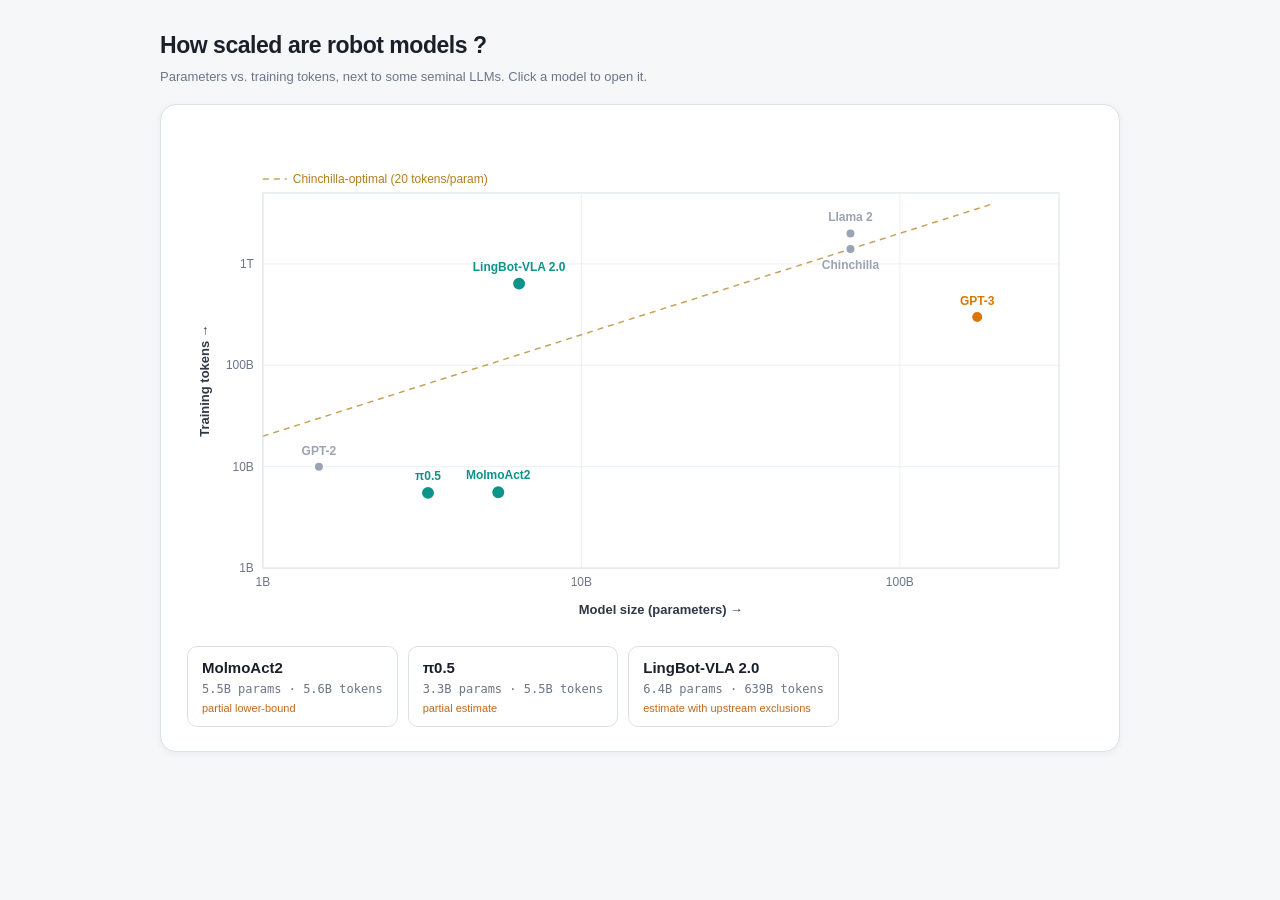
==== commit 2a8ddd49: "Add auditable robot model estimates Co-authored-by: Cursor <cursoragent@cursor.com>" ====
--- a/index.html
+++ b/index.html
@@ -33,14 +33,15 @@
   let robot="";
   const cards=[];
   Object.keys(MODELS).forEach(name=>{
-    const t=tokensFrom(getModelVals(name));
-    const x=xm(t.N), y=ym(t.eff), href="model.html?m="+encodeURIComponent(name);
+    const model=getModelVals(name);
+    const t=tokensFrom(applyPrimaryOverrides(model,editableDefaults(model)));
+    const href="model.html?m="+encodeURIComponent(name);
     robot+=`<a href="${href}">`
-      +`<circle cx=${x} cy=${y} r="7" fill="#0d9488" stroke="#fff" stroke-width="2" style="cursor:pointer"/>`
-      +`<text x=${x} y=${y-13} fill="#0d9488" font-size="12" font-weight="600" text-anchor="middle" style="cursor:pointer">${name}</text>`
+      +robotPointSVG(t.N,t.eff,ROBOT_POINT.effective,name,-13)
       +`</a>`;
     cards.push(`<a class="modelcard" href="${href}"><div class="mname">${name}</div>`
-      +`<div class="mmeta">${fmt(t.N)} params · ${fmt(t.eff)} tokens</div></a>`);
+      +`<div class="mmeta">${fmt(t.N)} params · ${fmt(t.eff)} tokens</div>`
+      +`<div class="mscope">${t.estimateKind}</div></a>`);
   });
   $("scatter").innerHTML=plotScaffold()+robot+plotBorder()+hoverLines();
   $("models").innerHTML=cards.join("");
--- a/style.css
+++ b/style.css
@@ -1,7 +1,7 @@
 :root{
   --bg:#f6f7f9; --panel:#ffffff; --panel2:#eef1f5; --line:#dbe0e8;
   --ink:#1a2029; --dim:#6b7688; --text:#2f3946;
-  --accent:#0d9488; --naive:#3b5bbf; --gpt:#d97706; --warn:#c2691a; --ok:#0d9488;
+  --accent:#0d9488; --naive:#3b5bbf; --warn:#c2691a;
   --mono:ui-monospace,SFMono-Regular,Menlo,monospace;
 }
 *{box-sizing:border-box}
@@ -15,13 +15,12 @@
 .back{display:inline-block;font-size:13px;color:var(--dim);text-decoration:none;margin-bottom:10px;}
 .back:hover{color:var(--naive);}
 .chip{font-size:12px;padding:3px 10px;border-radius:20px;border:1px solid var(--line);}
-.chip.ok{background:#e6f5f3;color:#0a6d63;border-color:#bfe6e0;}
 .chip.guess{background:#fbeee0;color:#9a5313;border-color:#f0d5b4;}
 
 .hero{background:var(--panel);border:1px solid var(--line);border-radius:16px;
   padding:24px 26px;box-shadow:0 2px 8px rgba(20,30,50,.05);}
 .bignums{display:flex;gap:34px;flex-wrap:wrap;margin-bottom:6px;}
-.big .tag{font-size:12px;color:var(--dim);text-transform:uppercase;letter-spacing:.05em;}
+.big .tag{font-size:12px;color:var(--ink);text-transform:uppercase;letter-spacing:.05em;font-weight:700;}
 .big .n{font:700 40px/1 var(--mono);margin:4px 0 2px;}
 .big.eff .n{color:var(--accent);}
 .big.naive .n{color:var(--naive);}
@@ -39,17 +38,21 @@
 .nov .ends{font-size:11px;color:var(--dim);}
 
 .compute{display:flex;gap:26px;flex-wrap:wrap;margin-top:16px;padding-top:16px;border-top:1px solid var(--line);font-size:13px;color:var(--text);}
-.compute b{font-family:var(--mono);}
+.compute b{font-family:var(--mono);font-weight:400;}
+#flopsVs b{font-weight:700;color:var(--ink);}
 
+.control-note{margin:20px 0 -6px;color:var(--dim);font-size:12px;}
+.control-note b{color:var(--ink);}
 .controls{display:grid;grid-template-columns:1fr 1fr;gap:14px;margin-top:20px;}
 @media(max-width:760px){.controls{grid-template-columns:1fr}.bignums{gap:20px}}
 .card{background:var(--panel);border:1px solid var(--line);border-radius:12px;padding:14px 16px;}
-.card h2{font-size:12px;text-transform:uppercase;letter-spacing:.06em;color:var(--dim);margin:0 0 8px;font-weight:600;}
+.card h2{font-size:12px;text-transform:uppercase;letter-spacing:.06em;color:var(--ink);margin:0 0 8px;font-weight:700;}
 .r{display:flex;justify-content:space-between;align-items:center;gap:10px;padding:5px 0;}
 .r label{color:var(--text);font-size:13.5px;}
 input[type=number]{width:88px;background:var(--panel2);border:1px solid var(--line);
   color:var(--ink);border-radius:7px;padding:5px 8px;font:13px var(--mono);text-align:right;}
 select{background:var(--panel2);border:1px solid var(--line);color:var(--ink);border-radius:7px;padding:5px;font:13px var(--mono);}
+#modelSel{background:var(--panel);padding:6px 10px;font-family:inherit;cursor:pointer;}
 input[type=checkbox]{width:17px;height:17px;accent-color:var(--accent);}
 .derived{color:var(--dim);font:12px var(--mono);}
 .derived b{color:var(--ink);}
@@ -58,7 +61,7 @@
 .legend b{display:inline-block;min-width:12px;color:var(--ink);font:600 12px var(--mono);margin-right:4px;}
 
 details{margin-top:22px;background:var(--panel);border:1px solid var(--line);border-radius:12px;padding:4px 16px;}
-summary{cursor:pointer;font-size:13px;color:var(--dim);padding:10px 0;font-weight:600;}
+summary{cursor:pointer;font-size:13px;color:var(--ink);padding:10px 0;font-weight:700;}
 details p{color:var(--text);font-size:13px;}
 .tip{position:absolute;pointer-events:none;background:#1a2029;color:#fff;
   font:12px var(--mono);padding:5px 9px;border-radius:6px;opacity:0;
@@ -72,3 +75,35 @@
 .modelcard:hover{border-color:var(--accent);box-shadow:0 2px 8px rgba(20,30,50,.06);}
 .modelcard .mname{font-weight:600;color:var(--ink);}
 .modelcard .mmeta{font:12px var(--mono);color:var(--dim);margin-top:2px;}
+.modelcard .mscope{font-size:11px;color:var(--warn);margin-top:4px;}
+
+/* per-model evidence ledger */
+.audit{margin-top:22px;}
+.audit-title{display:flex;justify-content:space-between;align-items:flex-end;gap:16px;flex-wrap:wrap;}
+.audit-title h2{font-size:18px;margin:0 0 2px;}
+.audit-title p{margin:0;color:var(--dim);font-size:12px;max-width:680px;}
+.audit-title>a{font-size:12px;white-space:nowrap;}
+.audit-summary{display:inline-block;margin:12px 0 10px;padding:5px 9px;border:1px solid var(--line);
+  border-radius:7px;background:var(--panel);color:var(--dim);font-size:12px;}
+.audit-summary b{color:var(--ink);}
+.parameter-source{background:var(--panel);border:1px solid var(--line);border-radius:10px;padding:12px 14px;margin-bottom:10px;}
+.audit-grid{display:grid;grid-template-columns:1fr 1fr;gap:10px;}
+@media(max-width:760px){.audit-grid{grid-template-columns:1fr}}
+.audit-card{background:var(--panel);border:1px solid var(--line);border-radius:10px;padding:13px 14px;min-width:0;}
+.audit-card-head{display:flex;justify-content:space-between;align-items:flex-start;gap:10px;}
+.audit-card h3{font-size:14px;margin:0;}
+.audit-status{font-size:10px;text-transform:uppercase;letter-spacing:.04em;border-radius:10px;padding:2px 7px;white-space:nowrap;}
+.audit-status.included{color:#0a6d63;background:#e6f5f3;}
+.audit-status.excluded{color:#9a5313;background:#fbeee0;}
+.audit-status.context{color:#4f5f75;background:#e8edf4;}
+.contribution{font:12px var(--mono);color:var(--dim);margin:8px 0;}
+.contribution b{font-size:14px;color:var(--accent);}
+.exclusion{font-size:12px;color:var(--warn);margin:8px 0;}
+.audit blockquote,.audit .evidence{margin:9px 0 0;padding:9px 11px;border-left:3px solid var(--line);background:var(--bg);}
+.audit blockquote p,.audit .evidence p{margin:0 0 5px;color:var(--text);font-size:12px;}
+.audit cite{font-style:normal;color:var(--dim);font-size:11px;}
+.fact-tag{display:inline-block;border:1px solid var(--line);border-radius:8px;padding:1px 6px;text-transform:uppercase;font-size:9px;letter-spacing:.03em;}
+.audit-math,.assumptions{margin-top:10px;color:var(--text);font-size:11px;}
+.audit-math ol,.assumptions ul{margin:5px 0 0;padding-left:20px;}
+.audit-math li,.assumptions li{margin:4px 0;}
+.audit-math code{white-space:normal;overflow-wrap:anywhere;}
